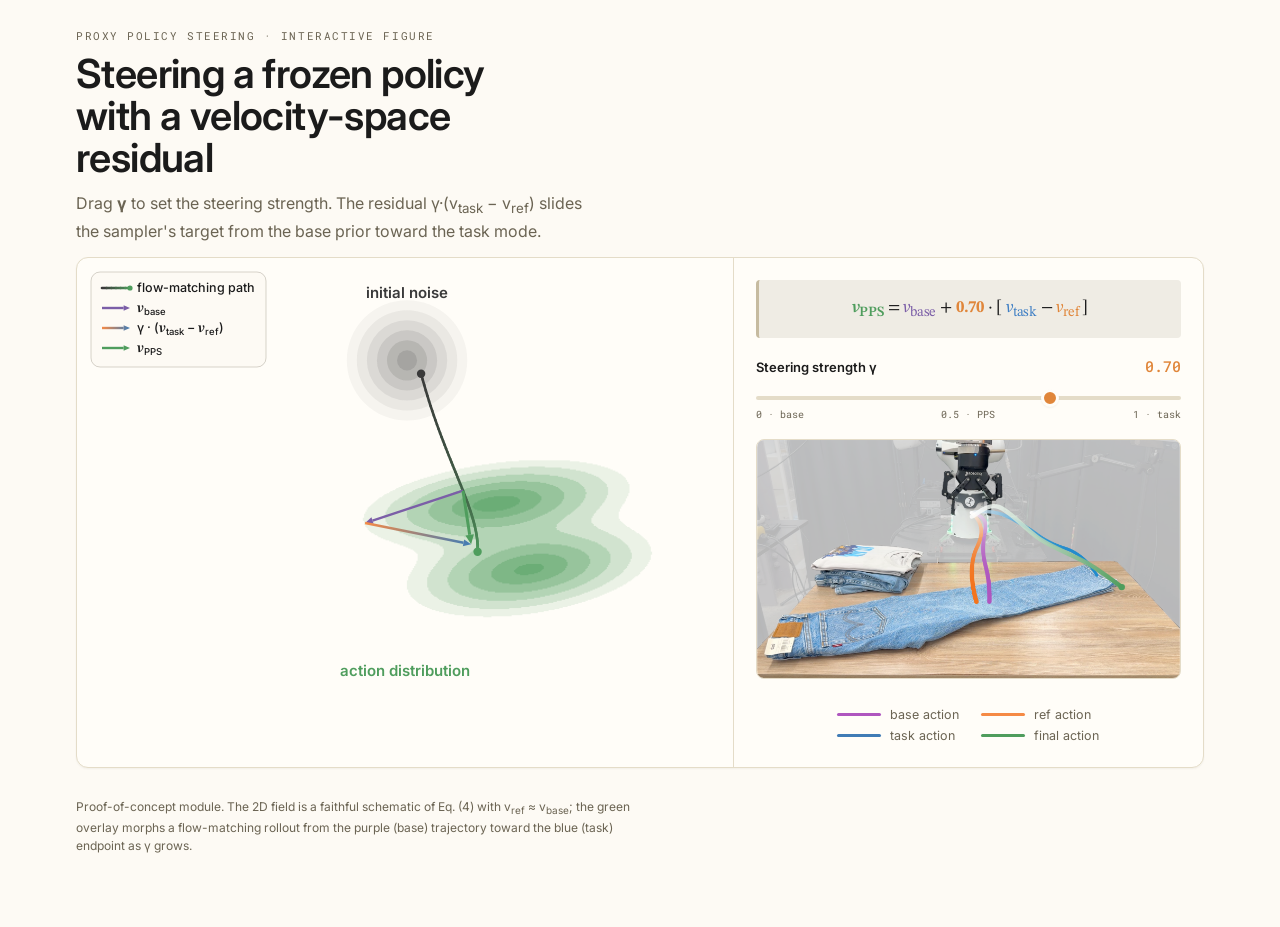
==== static/modules/method_new.html @ 5d4bd7d8 "Teaser overlay: middle end-point anchor moved from gamma=0.3 to gamma=0.6; legend swatches doubled t" ====
<!DOCTYPE html>
<html lang="en">
<head>
<meta charset="UTF-8" />
<meta name="viewport" content="width=device-width, initial-scale=1.0" />
<title>PPS Interactive Method Diagram</title>
<link rel="preconnect" href="https://fonts.googleapis.com" />
<link rel="preconnect" href="https://fonts.gstatic.com" crossorigin />
<link href="https://fonts.googleapis.com/css2?family=Inter:wght@400;500;600;700;800&family=Roboto+Mono:wght@400;500&family=STIX+Two+Text:ital,wght@0,400;0,700;1,400;1,700&display=swap" rel="stylesheet" />
<style>
  :root { --maxw: 1180px; }

  /* ===== Brand fonts (from the PPS site) ===== */
  body {
    --font-original: 'Inter', 'Helvetica Neue', Arial, sans-serif;
    --font-mono: 'Roboto Mono', ui-monospace, monospace;
    --font-math: 'STIX Two Text', 'Latin Modern Math', 'Cambria Math', Georgia, 'Times New Roman', serif;
  }

  /* ---------- Direction A : site / light (warm cream) ---------- */
  body[data-theme="a"] {
    --bg: #fdfaf4; --panel: #fffdf8; --ink: #1b1b1b; --sub: #6b6453;
    --line: #e4dcc8; --soft: #efece4; --accent: #3f7fc4; --resid: #e0863a;
    --eqborder: #c6bba0; --c-base: #7b5ea7; --c-pps: #4f9d5d; --good: #3f8f6a; --warn: #c08a3a; --bad: #bf5a45;
    --shadow: 0 1px 2px rgba(40,32,16,0.05);
  }
  /* Direction B (dark theme) and its selection toggle are commented out —
     the widget runs in Direction A only.
  body[data-theme="b"] {
    --bg: #1c1913; --panel: #241f18; --ink: #efe8d7; --sub: #a99e84;
    --line: #332e23; --soft: #262019; --accent: #5fa0e0; --resid: #e8a05a;
    --eqborder: #6b5f44; --c-base: #a98fd0; --c-pps: #6fc080; --good: #5cbf93; --warn: #e0b25a; --bad: #df7a63;
    --shadow: 0 4px 18px rgba(0,0,0,0.32);
  }
  */

  * { box-sizing: border-box; }
  html, body { margin: 0; }
  body {
    background: var(--bg); color: var(--ink); font-family: var(--font-original);
    -webkit-font-smoothing: antialiased; text-rendering: optimizeLegibility;
    transition: background .35s ease, color .35s ease;
  }
  .wrap { max-width: var(--maxw); margin: 0 auto; padding: 28px 26px 60px; }

  .top { display: flex; align-items: flex-start; justify-content: space-between; gap: 24px; flex-wrap: wrap; }
  .eyebrow { font-family: var(--font-mono); font-size: 11px; letter-spacing: .14em;
    text-transform: uppercase; color: var(--sub); margin: 0 0 10px; }
  h1 { font-weight: 600; letter-spacing: -0.015em; font-size: clamp(26px, 3.4vw, 40px);
    line-height: 1.05; margin: 0 0 12px; max-width: 16ch; }
  .lede { font-size: 16px; line-height: 1.5; color: var(--sub); margin: 0; max-width: 52ch; }

  .toggle { display: inline-flex; padding: 4px; background: var(--soft);
    border: 1px solid var(--line); border-radius: 999px; gap: 2px; }
  .toggle button { font-family: var(--font-original); font-size: 12.5px; font-weight: 600;
    color: var(--sub); background: transparent; border: 0; cursor: pointer;
    padding: 8px 15px; border-radius: 999px; transition: all .2s ease; white-space: nowrap; }
  .toggle button.on { background: var(--panel); color: var(--ink); box-shadow: var(--shadow); }
  .toggle .tlabel { display:block; font-size: 10px; font-weight: 500; opacity: .7; margin-top: 1px; }

  .module { margin-top: 14px; background: var(--panel); border: 1px solid var(--line);
    border-radius: 12px; box-shadow: var(--shadow); overflow: hidden; }
  .grid { display: grid; grid-template-columns: 1.4fr 1fr; }
  @media (max-width: 860px) { .grid { grid-template-columns: 1fr; } }

  .fieldwrap { position: relative; }
  /* Vertical divider — runs full height of the pane, flush against the
     module frame at both top and bottom (no gap). */
  .fieldwrap::after {
    content: '';
    position: absolute;
    top: 0;
    bottom: 0;
    right: 0;
    width: 1px;
    background: var(--line);
  }
  @media (max-width: 860px) {
    .fieldwrap { border-bottom: 1px solid var(--line); }
    .fieldwrap::after { display: none; }
  }
  #field { display: block; width: 100%; height: 460px; }
  @media (max-width: 860px) { #field { height: 380px; } }

  .side { padding: 22px 22px 24px; display: flex; flex-direction: column; gap: 18px; }
  .eq { font-family: var(--font-math); font-size: 17px; line-height: 1.6; text-align: center;
    white-space: nowrap; letter-spacing: -0.2px;
    background: var(--soft); border-left: 3px solid var(--eqborder); border-radius: 4px;
    padding: 14px 10px; color: var(--ink); }
  .eq i { font-style: italic; } .eq sub { font-style: normal; }
  .eq .pps { color: var(--c-pps); font-weight: 600; }
  .eq .b { color: var(--c-base); } .eq .t { color: var(--accent); } .eq .r { color: var(--resid); }
  .eq .g { color: var(--resid); font-weight: 700; font-style: normal; }

  .ctl-label { display: flex; justify-content: space-between; align-items: baseline; margin-bottom: 8px; }
  .ctl-label .k { font-size: 13px; font-weight: 600; }
  .ctl-label .v { font-family: var(--font-mono); font-size: 15px; color: var(--resid); font-weight: 500; }
  input[type=range] { -webkit-appearance: none; appearance: none; width: 100%; height: 4px;
    background: var(--line); border-radius: 99px; outline: none; margin: 6px 0 2px; }
  input[type=range]::-webkit-slider-thumb { -webkit-appearance: none; appearance: none;
    width: 18px; height: 18px; border-radius: 50%; background: var(--resid);
    border: 3px solid var(--panel); box-shadow: var(--shadow); cursor: pointer; }
  input[type=range]::-moz-range-thumb { width: 18px; height: 18px; border-radius: 50%;
    background: var(--resid); border: 3px solid var(--panel); cursor: pointer; }
  .ticks { display: flex; justify-content: space-between; font-family: var(--font-mono);
    font-size: 10px; color: var(--sub); margin-top: 4px; }

  /* Teaser image + animated green-trajectory overlay (replaces the
     success-rate-vs-γ plot in the right column). */
  .teaserwrap {
    position: relative;
    line-height: 0;
    background: var(--bg);
    border: 1px solid var(--line);
    border-radius: 8px;
    overflow: hidden;
  }
  .teaserwrap img {
    display: block;
    width: 100%;
    height: auto;
  }
  .teaserwrap canvas.teaser-overlay {
    position: absolute;
    inset: 0;
    width: 100%;
    height: 100%;
    pointer-events: none;
  }
  /* Legend below the teaser image — one row of four coloured line
     swatches labelling the base / ref / task / final action trajectories
     painted into the still. */
  .teaser-legend {
    display: grid;
    grid-template-columns: max-content max-content;   /* 2x2 layout */
    justify-content: center;
    column-gap: 22px;
    row-gap: 6px;
    margin-top: 10px;
    font-family: var(--font-original);
    font-size: 12.5px;
    color: var(--sub);
  }
  .teaser-legend .leg-item { display: inline-flex; align-items: center; gap: 9px; }
  .teaser-legend .leg-swatch {
    display: inline-block;
    width: 44px;          /* doubled from 22px so the colour reads at a glance */
    height: 3px;
    border-radius: 2px;
  }

  .foot { margin-top: 30px; font-size: 12px; color: var(--sub); line-height: 1.5; max-width: 70ch; }
  .foot code { font-family: var(--font-mono); font-size: 11px; background: var(--soft); padding: 1px 5px; border-radius: 4px; }

  html.pps-embedded, body.embed { background: transparent; }
  body.embed .wrap { padding: 0; max-width: none; }
  body.embed .eyebrow, body.embed h1, body.embed .lede, body.embed .foot { display: none; }
  body.embed .top { justify-content: flex-end; }
</style>
</head>
<body data-theme="a">
  <div class="wrap">
    <div class="top">
      <div>
        <p class="eyebrow">Proxy Policy Steering · interactive figure</p>
        <h1>Steering a frozen policy with a velocity-space residual</h1>
        <p class="lede">Drag <strong>γ</strong> to set the steering strength. The residual
          γ·(v<sub>task</sub>&nbsp;−&nbsp;v<sub>ref</sub>) slides the sampler's target from the base
          prior toward the task mode.</p>
      </div>
      <!-- Direction A/B selection toggle commented out — only Direction A is offered now.
      <div class="toggle" role="tablist" aria-label="Visual direction">
        <button id="ta" class="on" onclick="setDir('a')">Direction A<span class="tlabel">site / cream</span></button>
        <button id="tb" onclick="setDir('b')">Direction B<span class="tlabel">dark / warm</span></button>
      </div>
      -->
    </div>

    <div class="module">
      <div class="grid">
        <div class="fieldwrap">
          <canvas id="field"></canvas>
        </div>
        <div class="side">
          <div class="eq">
            <span class="pps"><i>v</i><sub>PPS</sub></span> = <span class="b"><i>v</i><sub>base</sub></span> +
            <span class="g" id="eqg">0.70</span> · [ <span class="t"><i>v</i><sub>task</sub></span> − <span class="r"><i>v</i><sub>ref</sub></span> ]
          </div>
          <div>
            <div class="ctl-label"><span class="k">Steering strength γ</span><span class="v" id="gval">0.70</span></div>
            <input id="gamma" type="range" min="0" max="1.0" step="0.01" value="0.7" />
            <div class="ticks"><span>0 · base</span><span>0.5 · PPS</span><span>1 · task</span></div>
          </div>
          <div class="teaserwrap">
            <img id="teaserBg" src="../images/teaser_1_3.png" alt="Robot demonstrating jeans-folding with three rollouts; a green PPS rollout is overlaid">
            <canvas class="teaser-overlay" id="teaserOverlay"></canvas>
          </div>
          <div class="teaser-legend" aria-label="Trajectory colours">
            <span class="leg-item"><span class="leg-swatch" style="background:#AF56BF"></span>base action</span>
            <span class="leg-item"><span class="leg-swatch" style="background:#F58A45"></span>ref action</span>
            <span class="leg-item"><span class="leg-swatch" style="background:#407CB6"></span>task action</span>
            <span class="leg-item"><span class="leg-swatch" style="background:#4f9d5d"></span>final action</span>
          </div>
        </div>
      </div>
    </div>

    <p class="foot">Proof-of-concept module. The 2D field is a faithful schematic of Eq. (4) with v<sub>ref</sub>&nbsp;≈&nbsp;v<sub>base</sub>; the green overlay morphs a flow-matching rollout from the purple (base) trajectory toward the blue (task) endpoint as γ grows.</p>
  </div>

  <script src="pps-embed.js"></script>
  <script src="pps-diagram_new.js"></script>
  <script>
    // The diagram class draws a "success vs γ" curve onto a curve canvas
    // we no longer display. Hand it a throwaway 1×1 offscreen canvas to
    // satisfy the constructor without touching the upstream class.
    var sinkCurve = document.createElement('canvas');
    sinkCurve.width = 1; sinkCurve.height = 1;

    var diag = new window.PPSDiagramNew({
      field: document.getElementById('field'),
      curve: sinkCurve
    });
    var gammaEl = document.getElementById('gamma');
    // Seed the diagram's γ from the slider's initial value so the first
    // render matches the displayed default (0.70) instead of the engine's
    // hard-coded fallback (0.50).
    diag.gamma = parseFloat(gammaEl.value);
    function fmt(g){ return g.toFixed(2); }

    /* ----- Teaser overlay --------------------------------------------
       Trajectory anchors expressed in the underlying image's pixel space
       (1280×855, cropped from the original 1600×900). Normalised to [0,1]
       on the fly so the canvas tracks the responsively-sized image.

       Start is fixed. Endpoint is specified at THREE values of γ
       (0, 0.3, 1) and quadratic-interpolated for any γ in between. */
    var TW = 1280, TH = 855;
    var T_START = { x: 650 / TW, y: 275 / TH };          // (row 275, col 650)
    var T_END_AT_0   = { x:  720 / TW, y: 616 / TH };    // γ = 0
    var T_END_AT_0_6 = { x: 1080 / TW, y: 538 / TH };    // γ = 0.6
    var T_END_AT_1   = { x: 1175 / TW, y: 500 / TH };    // γ = 1
    // Piecewise linear: γ ∈ [0, 0.6] lerps anchor_0 → anchor_0.6,
    // γ ∈ [0.6, 1] lerps anchor_0.6 → anchor_1. Hits all three points exactly.
    function endAt(g) {
      var t, p0, p1;
      if (g <= 0.6) { t = g / 0.6;          p0 = T_END_AT_0;   p1 = T_END_AT_0_6; }
      else          { t = (g - 0.6) / 0.4;  p0 = T_END_AT_0_6; p1 = T_END_AT_1;   }
      return { x: p0.x + (p1.x - p0.x) * t,
               y: p0.y + (p1.y - p0.y) * t };
    }
    // Three intermediate waypoints the trajectory should visit at γ=0:
    //   (row, col) = (308, 700), (421, 698), (529, 717)
    // Stored as (t, d) in the local frame of the start→end_γ0 line, where
    // t is the fractional projection onto the line and d is the signed
    // perpendicular offset (CW perp, in units of line length). At any γ
    // we reconstruct absolute positions by feeding the CURRENT start→end
    // line into the same parametrisation, so the trajectory stays curved
    // for every γ while passing exactly through the three given pixels
    // when γ = 0.
    var WAYPOINTS_TD = [
      { t: 0.1217, d: 0.1216 },
      { t: 0.4386, d: 0.0507 },
      { t: 0.7535, d: 0.0418 }
    ];
    function trajectoryPoints(sx, sy, ex, ey) {
      var lvx = ex - sx, lvy = ey - sy;
      var llen = Math.sqrt(lvx * lvx + lvy * lvy) || 1;
      var perpX = lvy / llen, perpY = -lvx / llen;       // CW perpendicular
      var pts = [{ x: sx, y: sy }];
      for (var i = 0; i < WAYPOINTS_TD.length; i++) {
        var wp = WAYPOINTS_TD[i];
        pts.push({
          x: sx + wp.t * lvx + wp.d * llen * perpX,
          y: sy + wp.t * lvy + wp.d * llen * perpY
        });
      }
      pts.push({ x: ex, y: ey });
      return pts;
    }
    // Catmull-Rom-derived cubic bezier path through `pts` (interpolating
    // spline — actually passes through every point, unlike a quadratic
    // smoothing of a polyline).
    function strokeCatmullRom(ctx, pts) {
      var n = pts.length;
      if (n < 2) return;
      ctx.moveTo(pts[0].x, pts[0].y);
      for (var i = 0; i < n - 1; i++) {
        var p0 = pts[i - 1] || pts[i];
        var p1 = pts[i];
        var p2 = pts[i + 1];
        var p3 = pts[i + 2] || pts[i + 1];
        ctx.bezierCurveTo(
          p1.x + (p2.x - p0.x) / 6, p1.y + (p2.y - p0.y) / 6,
          p2.x - (p3.x - p1.x) / 6, p2.y - (p3.y - p1.y) / 6,
          p2.x, p2.y
        );
      }
    }

    var teaserBg  = document.getElementById('teaserBg');
    var teaserCv  = document.getElementById('teaserOverlay');
    var teaserCtx = teaserCv.getContext('2d');

    function sizeTeaserCanvas() {
      var dpr = window.devicePixelRatio || 1;
      var r = teaserCv.getBoundingClientRect();
      teaserCv.width  = Math.max(1, Math.round(r.width  * dpr));
      teaserCv.height = Math.max(1, Math.round(r.height * dpr));
    }
    function lerp(a, b, t) { return a + (b - a) * t; }

    function drawTeaser(g) {
      var dpr = window.devicePixelRatio || 1;
      var w = teaserCv.width, h = teaserCv.height;
      teaserCtx.setTransform(1, 0, 0, 1, 0, 0);
      teaserCtx.clearRect(0, 0, w, h);

      var sx = T_START.x * w, sy = T_START.y * h;
      var end = endAt(g);
      var ex = end.x * w, ey = end.y * h;

      teaserCtx.lineCap = 'round';
      teaserCtx.lineJoin = 'round';

      // Curved trajectory: Catmull-Rom spline through start, three γ=0
      // waypoints (reparametrised to the current start→end line), and end.
      // White→green gradient stroke (20 %→0 % transparency). No dark
      // outline behind the stroke and no outline around the end dot —
      // line width and dot radius doubled from the previous values.
      var pts = trajectoryPoints(sx, sy, ex, ey);
      var strokeGrad = teaserCtx.createLinearGradient(sx, sy, ex, ey);
      strokeGrad.addColorStop(0, 'rgba(255, 255, 255, 0.80)');
      strokeGrad.addColorStop(1, 'rgba( 79, 157,  93, 1.00)');

      teaserCtx.beginPath();
      strokeCatmullRom(teaserCtx, pts);
      teaserCtx.lineWidth = 4.4 * dpr;
      teaserCtx.strokeStyle = strokeGrad;
      teaserCtx.stroke();

      teaserCtx.beginPath();
      teaserCtx.arc(ex, ey, 3.2 * dpr, 0, Math.PI * 2);
      teaserCtx.fillStyle = '#4f9d5d';
      teaserCtx.fill();
    }

    function syncTeaser() {
      drawTeaser(parseFloat(gammaEl.value));
    }
    if (teaserBg.complete) { sizeTeaserCanvas(); syncTeaser(); }
    else teaserBg.addEventListener('load', function () { sizeTeaserCanvas(); syncTeaser(); });
    window.addEventListener('resize', function () { sizeTeaserCanvas(); syncTeaser(); });

    /* ----- Slider drives BOTH the diagram and the teaser overlay ----- */
    gammaEl.addEventListener('input', function () {
      var g = parseFloat(this.value);
      diag.gamma = g;
      document.getElementById('gval').textContent = fmt(g);
      document.getElementById('eqg').textContent = fmt(g);
      syncTeaser();
    });

    function setDir(d) {
      document.body.setAttribute('data-theme', d); diag.theme = d;
      document.getElementById('ta').classList.toggle('on', d==='a');
      document.getElementById('tb').classList.toggle('on', d==='b');
    }
  </script>
</body>
</html>
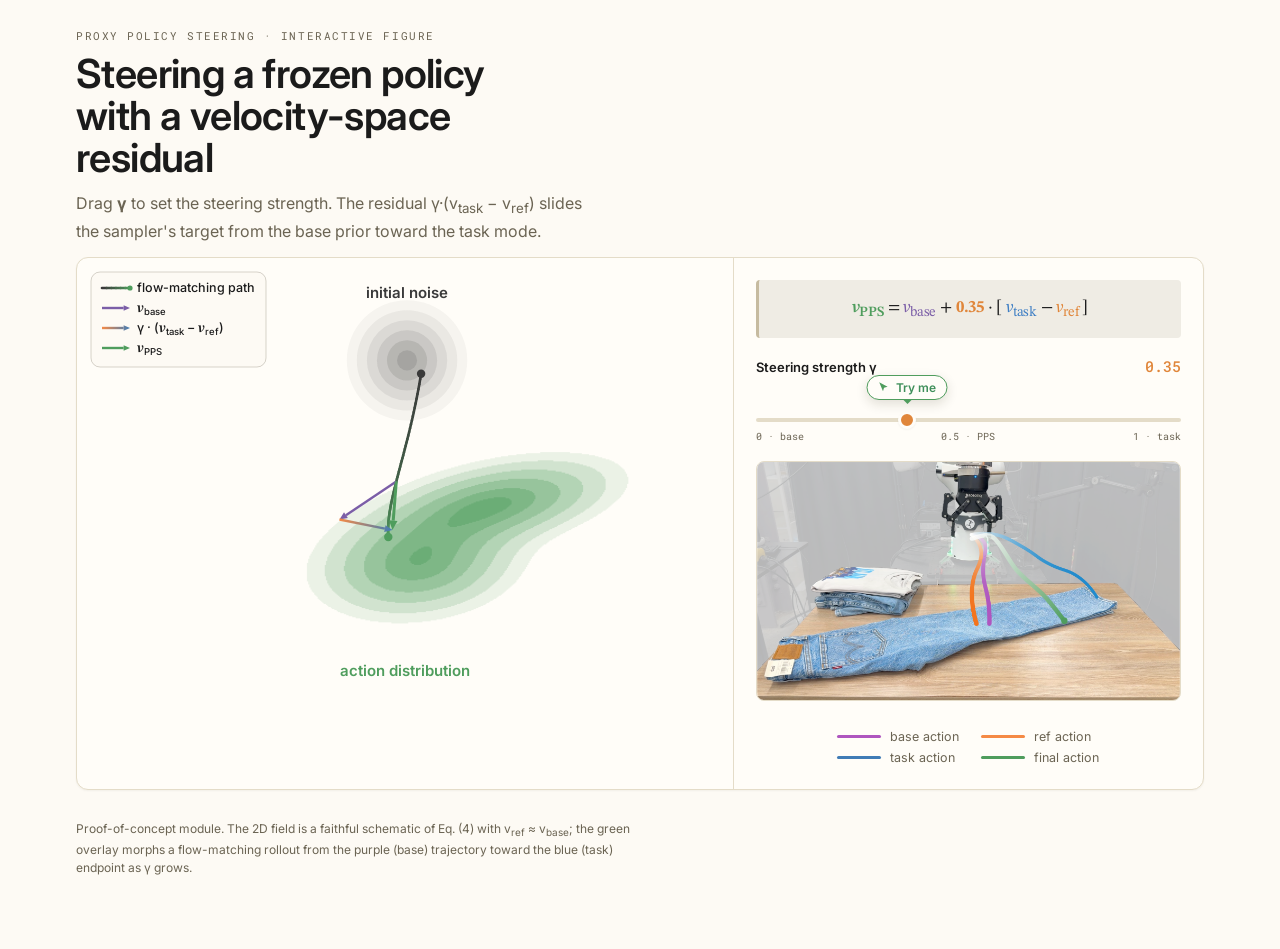
==== commit f2260d3c: "Add method-section Try-me hints + Effective Steering task nav - index.html: bobbing 'Try me' pill + " ====
--- a/static/modules/method_new.html
+++ b/static/modules/method_new.html
@@ -104,6 +104,19 @@
     background: var(--resid); border: 3px solid var(--panel); cursor: pointer; }
   .ticks { display: flex; justify-content: space-between; font-family: var(--font-mono);
     font-size: 10px; color: var(--sub); margin-top: 4px; }
+
+  /* γ slider "Try me" hint */
+  .gamma-wrap { position: relative; margin-top: 30px; }
+  .gamma-hint { position:absolute; bottom:26px; z-index:6; transform:translateX(-50%);
+    display:inline-flex; align-items:center; gap:6px; padding:5px 11px 5px 9px; border-radius:999px;
+    white-space:nowrap; pointer-events:none; font:600 12px/1 var(--font-original);
+    background:#fffdf8; color:#3f8f5a; border:1.5px solid #4f9d5d; box-shadow:0 4px 12px rgba(40,32,16,.14); opacity:0; }
+  .gamma-hint .gh-cursor { width:13px; height:13px; flex:0 0 auto; color:#4f9d5d; }
+  .gamma-hint::after { content:''; position:absolute; top:100%; left:50%; margin-left:-5px; border:5px solid transparent; border-top-color:#4f9d5d; }
+  .gamma-hint.show { opacity:1; }
+  @keyframes gh-bob { 0%,100%{ transform:translateX(calc(-50% - 5px)); } 50%{ transform:translateX(calc(-50% + 5px)); } }
+  .gamma-hint.show.gh-bob { animation: gh-bob 1.5s ease-in-out infinite; }
+  @media (prefers-reduced-motion: reduce) { .gamma-hint.gh-bob { animation:none; } }
 
   /* Teaser image + animated green-trajectory overlay (replaces the
      success-rate-vs-γ plot in the right column). */
@@ -361,6 +374,26 @@
       syncTeaser();
     });
 
+    /* γ slider "Try me" hint: bobbing pill on the thumb + one auto-wiggle */
+    (function () {
+      var wrap = document.createElement('div'); wrap.className = 'gamma-wrap';
+      gammaEl.parentNode.insertBefore(wrap, gammaEl); wrap.appendChild(gammaEl);
+      var pill = document.createElement('div'); pill.className = 'gamma-hint';
+      pill.innerHTML = '<svg class="gh-cursor" viewBox="0 0 24 24" fill="currentColor" aria-hidden="true"><path d="M5 2.5l15.5 8.2-6.6 1.6-1.9 6.6z"/></svg><span>' + ('ontouchstart' in window ? 'Drag me' : 'Try me') + '</span>';
+      wrap.appendChild(pill);
+      var RM = window.matchMedia('(prefers-reduced-motion: reduce)').matches, dismissed = false, wiggled = false;
+      function place(){ var lo=parseFloat(gammaEl.min),hi=parseFloat(gammaEl.max),v=parseFloat(gammaEl.value),f=(v-lo)/(hi-lo),w=gammaEl.clientWidth,t=18; pill.style.left=(t/2+f*(w-t))+'px'; }
+      function show(){ place(); pill.classList.add('show'); if(!RM) pill.classList.add('gh-bob'); }
+      function dismiss(){ if(dismissed)return; dismissed=true; pill.classList.remove('show','gh-bob'); }
+      gammaEl.addEventListener('input', place); window.addEventListener('resize', place);
+      ['pointerdown','touchstart','keydown'].forEach(function(e){ gammaEl.addEventListener(e, dismiss); });
+      function applyG(g){ gammaEl.value=g.toFixed(2); gammaEl.dispatchEvent(new Event('input')); }
+      function tween(a,b,d,done){ var t0=null; function s(ts){ if(dismissed)return; if(t0===null)t0=ts; var k=Math.min(1,(ts-t0)/d); var e=k<.5?2*k*k:1-Math.pow(-2*k+2,2)/2; applyG(a+(b-a)*e); if(k<1)requestAnimationFrame(s); else if(done)done(); } requestAnimationFrame(s); }
+      function wiggle(){ if(wiggled||dismissed||RM)return; wiggled=true; var st=parseFloat(gammaEl.value); tween(st,0.35,820,function(){ tween(0.35,st,820); }); }
+      var begun=false; function begin(){ if(begun)return; begun=true; show(); setTimeout(wiggle,750); }
+      if(document.readyState==='complete') setTimeout(begin,150); else window.addEventListener('load', function(){ setTimeout(begin,150); });
+    })();
+
     function setDir(d) {
       document.body.setAttribute('data-theme', d); diag.theme = d;
       document.getElementById('ta').classList.toggle('on', d==='a');
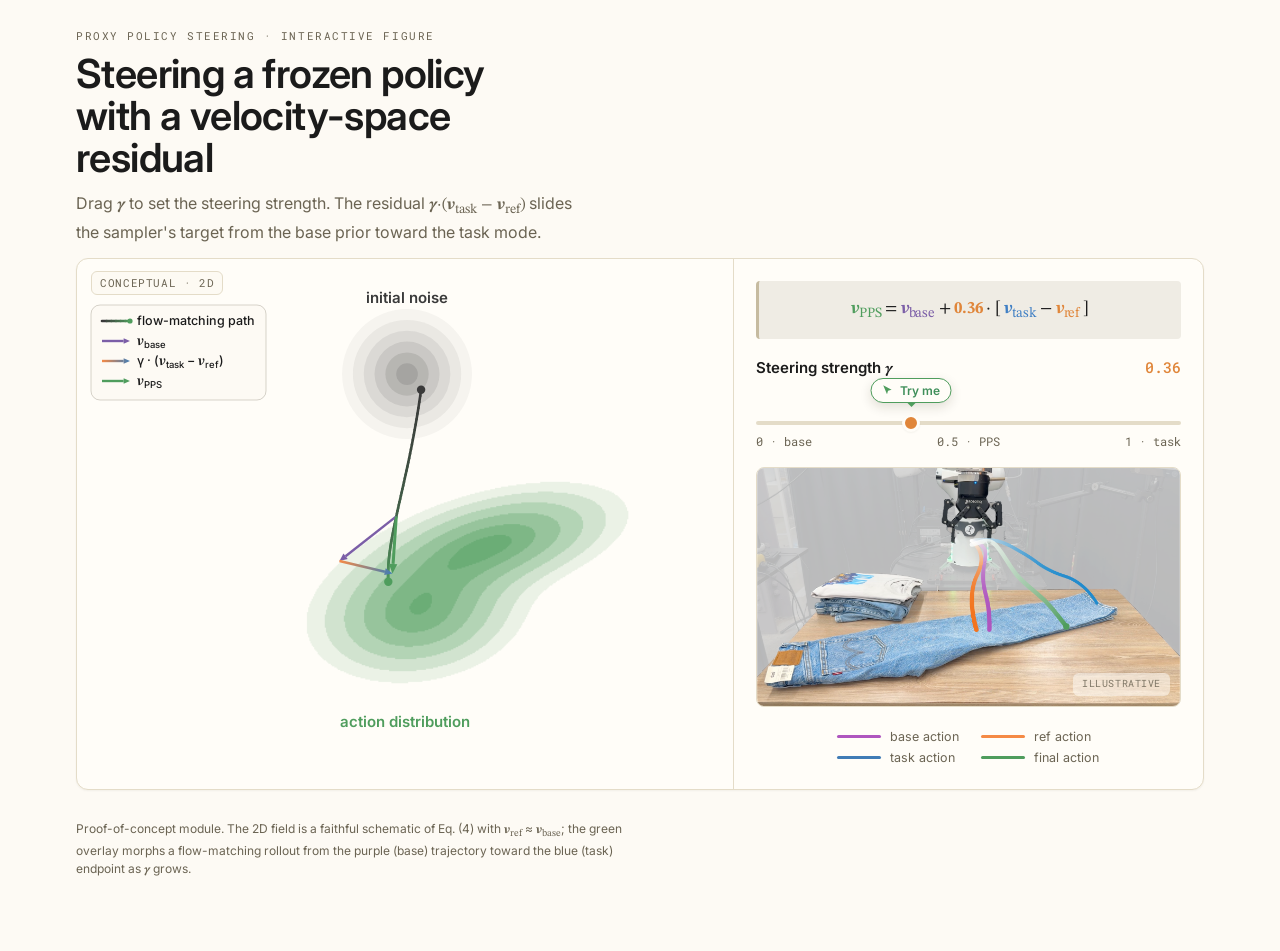
==== commit ecaff952: "Method plot: serif math fonts, conceptual/illustrative tags, sizing, layout - method_new.html: serif" ====
--- a/static/modules/method_new.html
+++ b/static/modules/method_new.html
@@ -63,7 +63,7 @@
   .grid { display: grid; grid-template-columns: 1.4fr 1fr; }
   @media (max-width: 860px) { .grid { grid-template-columns: 1fr; } }
 
-  .fieldwrap { position: relative; }
+  .fieldwrap { position: relative; display: flex; flex-direction: column; }
   /* Vertical divider — runs full height of the pane, flush against the
      module frame at both top and bottom (no gap). */
   .fieldwrap::after {
@@ -79,21 +79,26 @@
     .fieldwrap { border-bottom: 1px solid var(--line); }
     .fieldwrap::after { display: none; }
   }
-  #field { display: block; width: 100%; height: 460px; }
-  @media (max-width: 860px) { #field { height: 380px; } }
+  #field { display: block; width: 100%; flex: 1 1 auto; min-height: 340px; }
+  @media (max-width: 860px) { #field { flex: none; height: 340px; } }
 
   .side { padding: 22px 22px 24px; display: flex; flex-direction: column; gap: 18px; }
   .eq { font-family: var(--font-math); font-size: 17px; line-height: 1.6; text-align: center;
     white-space: nowrap; letter-spacing: -0.2px;
     background: var(--soft); border-left: 3px solid var(--eqborder); border-radius: 4px;
     padding: 14px 10px; color: var(--ink); }
-  .eq i { font-style: italic; } .eq sub { font-style: normal; }
+  .eq i { font-style: italic; font-weight: 700; } .eq sub { font-style: normal; font-weight: 400; }
+  /* inline math: same serif math face as the equation, used in the lede and
+     footnote so variable notation is consistent across the whole section */
+  .m { font-family: var(--font-math); }
+  .m i { font-style: italic; font-weight: 700; }
+  .m sub { font-style: normal; font-weight: 400; font-family: var(--font-math); }
   .eq .pps { color: var(--c-pps); font-weight: 600; }
   .eq .b { color: var(--c-base); } .eq .t { color: var(--accent); } .eq .r { color: var(--resid); }
   .eq .g { color: var(--resid); font-weight: 700; font-style: normal; }
 
   .ctl-label { display: flex; justify-content: space-between; align-items: baseline; margin-bottom: 8px; }
-  .ctl-label .k { font-size: 13px; font-weight: 600; }
+  .ctl-label .k { font-size: 15px; font-weight: 600; }
   .ctl-label .v { font-family: var(--font-mono); font-size: 15px; color: var(--resid); font-weight: 500; }
   input[type=range] { -webkit-appearance: none; appearance: none; width: 100%; height: 4px;
     background: var(--line); border-radius: 99px; outline: none; margin: 6px 0 2px; }
@@ -103,7 +108,7 @@
   input[type=range]::-moz-range-thumb { width: 18px; height: 18px; border-radius: 50%;
     background: var(--resid); border: 3px solid var(--panel); cursor: pointer; }
   .ticks { display: flex; justify-content: space-between; font-family: var(--font-mono);
-    font-size: 10px; color: var(--sub); margin-top: 4px; }
+    font-size: 12px; color: var(--sub); margin-top: 4px; }
 
   /* γ slider "Try me" hint */
   .gamma-wrap { position: relative; margin-top: 30px; }
@@ -149,7 +154,7 @@
     justify-content: center;
     column-gap: 22px;
     row-gap: 6px;
-    margin-top: 10px;
+    margin-top: 4px;
     font-family: var(--font-original);
     font-size: 12.5px;
     color: var(--sub);
@@ -164,6 +169,17 @@
 
   .foot { margin-top: 30px; font-size: 12px; color: var(--sub); line-height: 1.5; max-width: 70ch; }
   .foot code { font-family: var(--font-mono); font-size: 11px; background: var(--soft); padding: 1px 5px; border-radius: 4px; }
+
+  /* small status tags marking each panel as conceptual / illustrative */
+  .cnote { position: absolute; z-index: 5; font-family: var(--font-mono); font-size: 10.5px;
+    letter-spacing: .06em; text-transform: uppercase; white-space: nowrap;
+    line-height: 1.35; border-radius: 6px; }
+  .fieldwrap .cnote { top: 12px; left: 14px; padding: 4px 8px; }
+  /* kept subtle so it doesn't pull the eye away from the rollout */
+  .teaserwrap .cnote { bottom: 10px; right: 10px; padding: 4px 8px;
+    background: rgba(253,250,244,0.55); border-color: transparent; color: rgba(107,100,83,0.85);
+    font-size: 9.5px; }
+  .cnote { color: var(--sub); background: rgba(253,250,244,0.92); border: 1px solid var(--line); }
 
   html.pps-embedded, body.embed { background: transparent; }
   body.embed .wrap { padding: 0; max-width: none; }
@@ -177,8 +193,8 @@
       <div>
         <p class="eyebrow">Proxy Policy Steering · interactive figure</p>
         <h1>Steering a frozen policy with a velocity-space residual</h1>
-        <p class="lede">Drag <strong>γ</strong> to set the steering strength. The residual
-          γ·(v<sub>task</sub>&nbsp;−&nbsp;v<sub>ref</sub>) slides the sampler's target from the base
+        <p class="lede">Drag <strong><span class="m"><i>γ</i></span></strong> to set the steering strength. The residual
+          <span class="m"><i>γ</i>·(<i>v</i><sub>task</sub>&nbsp;−&nbsp;<i>v</i><sub>ref</sub>)</span> slides the sampler's target from the base
           prior toward the task mode.</p>
       </div>
       <!-- Direction A/B selection toggle commented out — only Direction A is offered now.
@@ -192,6 +208,7 @@
     <div class="module">
       <div class="grid">
         <div class="fieldwrap">
+          <span class="cnote">Conceptual · 2D</span>
           <canvas id="field"></canvas>
         </div>
         <div class="side">
@@ -200,13 +217,14 @@
             <span class="g" id="eqg">0.70</span> · [ <span class="t"><i>v</i><sub>task</sub></span> − <span class="r"><i>v</i><sub>ref</sub></span> ]
           </div>
           <div>
-            <div class="ctl-label"><span class="k">Steering strength γ</span><span class="v" id="gval">0.70</span></div>
+            <div class="ctl-label"><span class="k">Steering strength <span class="m"><i>γ</i></span></span><span class="v" id="gval">0.70</span></div>
             <input id="gamma" type="range" min="0" max="1.0" step="0.01" value="0.7" />
             <div class="ticks"><span>0 · base</span><span>0.5 · PPS</span><span>1 · task</span></div>
           </div>
           <div class="teaserwrap">
             <img id="teaserBg" src="../images/teaser_1_3.png" alt="Robot demonstrating jeans-folding with three rollouts; a green PPS rollout is overlaid">
             <canvas class="teaser-overlay" id="teaserOverlay"></canvas>
+            <span class="cnote">Illustrative</span>
           </div>
           <div class="teaser-legend" aria-label="Trajectory colours">
             <span class="leg-item"><span class="leg-swatch" style="background:#AF56BF"></span>base action</span>
@@ -218,7 +236,7 @@
       </div>
     </div>
 
-    <p class="foot">Proof-of-concept module. The 2D field is a faithful schematic of Eq. (4) with v<sub>ref</sub>&nbsp;≈&nbsp;v<sub>base</sub>; the green overlay morphs a flow-matching rollout from the purple (base) trajectory toward the blue (task) endpoint as γ grows.</p>
+    <p class="foot">Proof-of-concept module. The 2D field is a faithful schematic of Eq. (4) with <span class="m"><i>v</i><sub>ref</sub></span>&nbsp;≈&nbsp;<span class="m"><i>v</i><sub>base</sub></span>; the green overlay morphs a flow-matching rollout from the purple (base) trajectory toward the blue (task) endpoint as <span class="m"><i>γ</i></span> grows.</p>
   </div>
 
   <script src="pps-embed.js"></script>
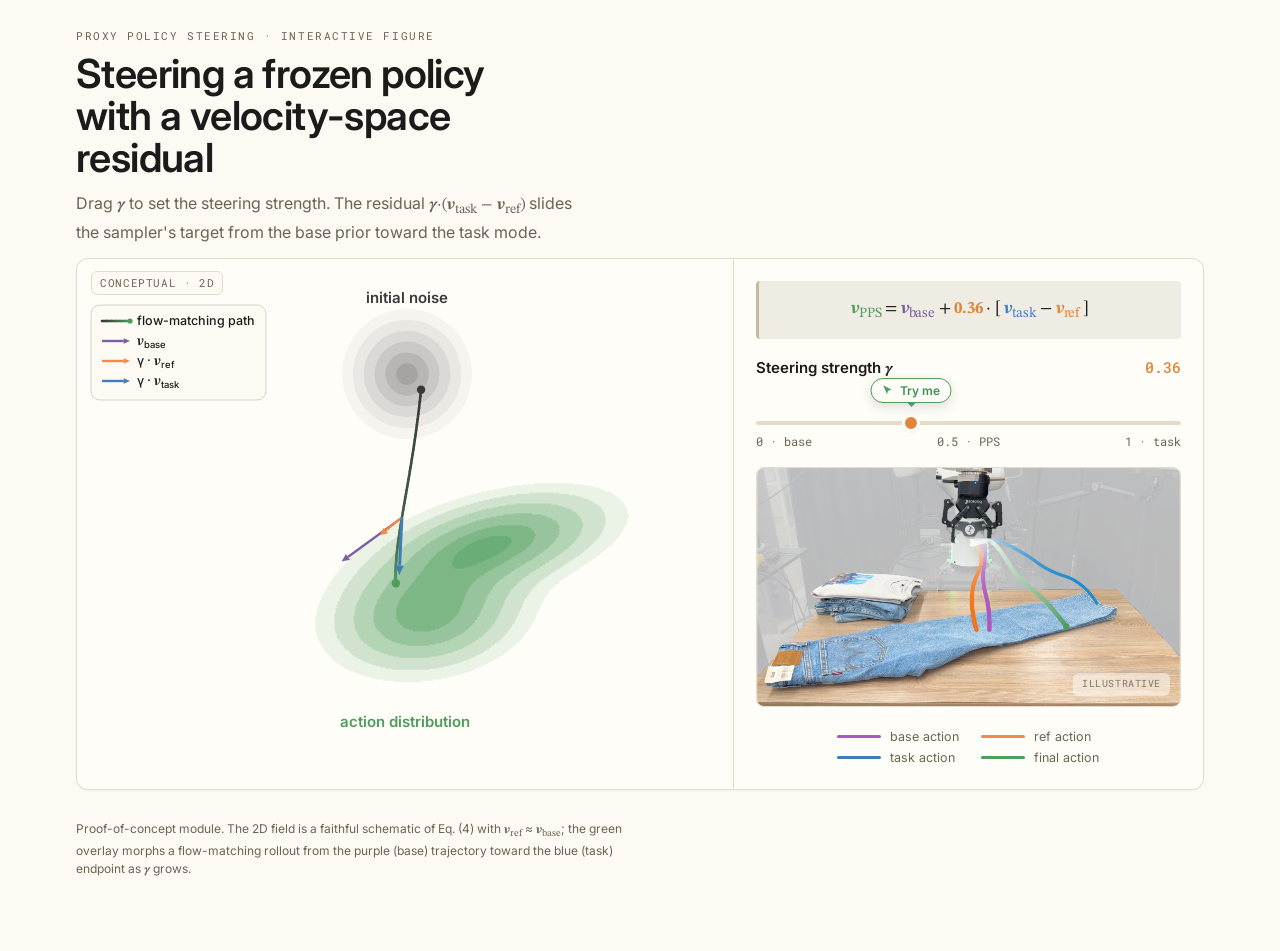
==== commit 34a95cc5: "Try the steering yourself widget: relabel task arrow legend to 'gamma * v_task' (arrow direction unc" ====
--- a/static/modules/method_new.html
+++ b/static/modules/method_new.html
@@ -240,7 +240,7 @@
   </div>
 
   <script src="pps-embed.js"></script>
-  <script src="pps-diagram_new.js"></script>
+  <script src="pps-diagram_new.js?v=3"></script>
   <script>
     // The diagram class draws a "success vs γ" curve onto a curve canvas
     // we no longer display. Hand it a throwaway 1×1 offscreen canvas to
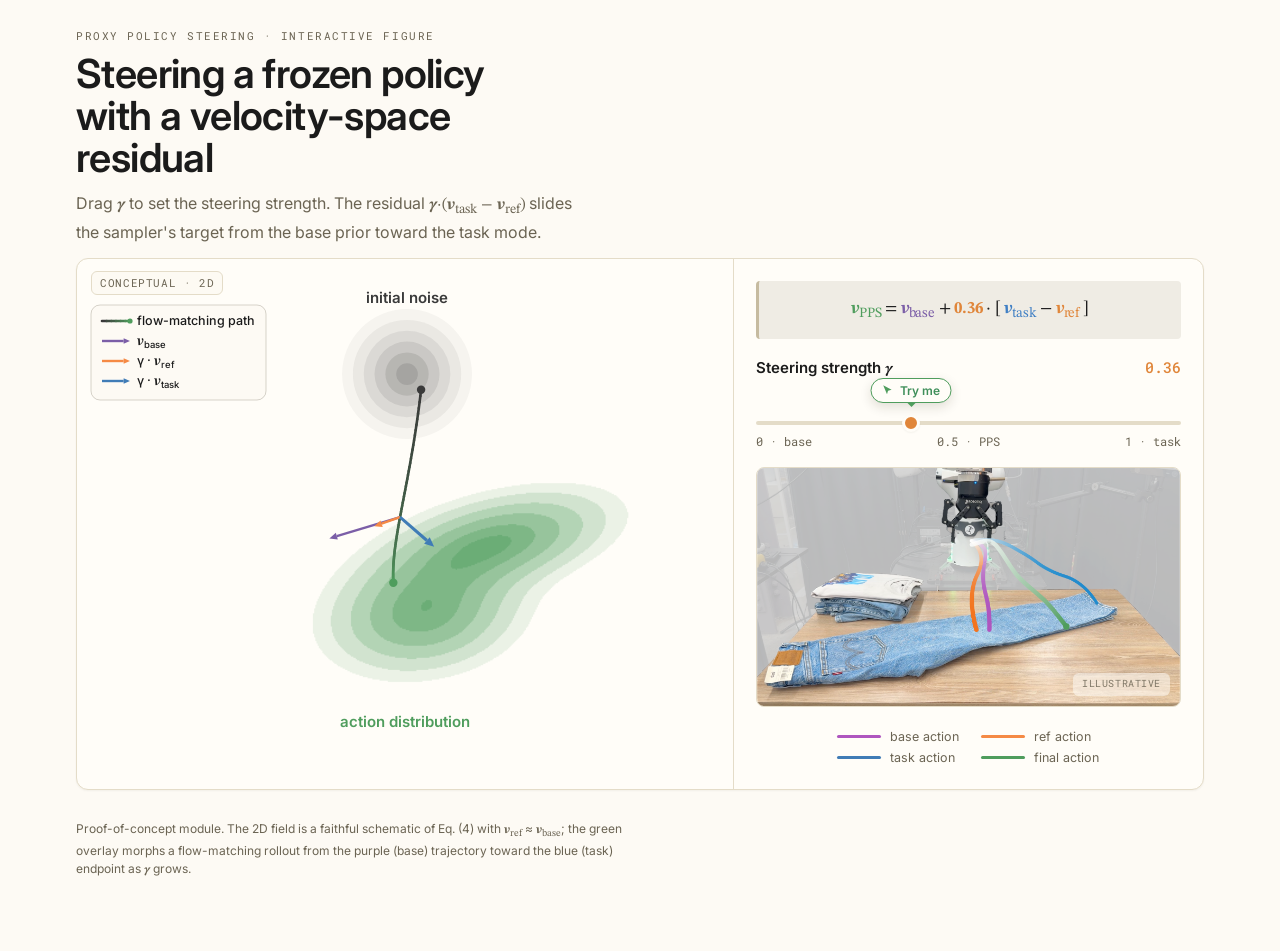
==== commit 52db5a5c: "Try the steering yourself widget: add 8deg extra clockwise tilt to base/ref at gamma=0 that fades li" ====
--- a/static/modules/method_new.html
+++ b/static/modules/method_new.html
@@ -240,7 +240,7 @@
   </div>
 
   <script src="pps-embed.js"></script>
-  <script src="pps-diagram_new.js?v=3"></script>
+  <script src="pps-diagram_new.js?v=5"></script>
   <script>
     // The diagram class draws a "success vs γ" curve onto a curve canvas
     // we no longer display. Hand it a throwaway 1×1 offscreen canvas to
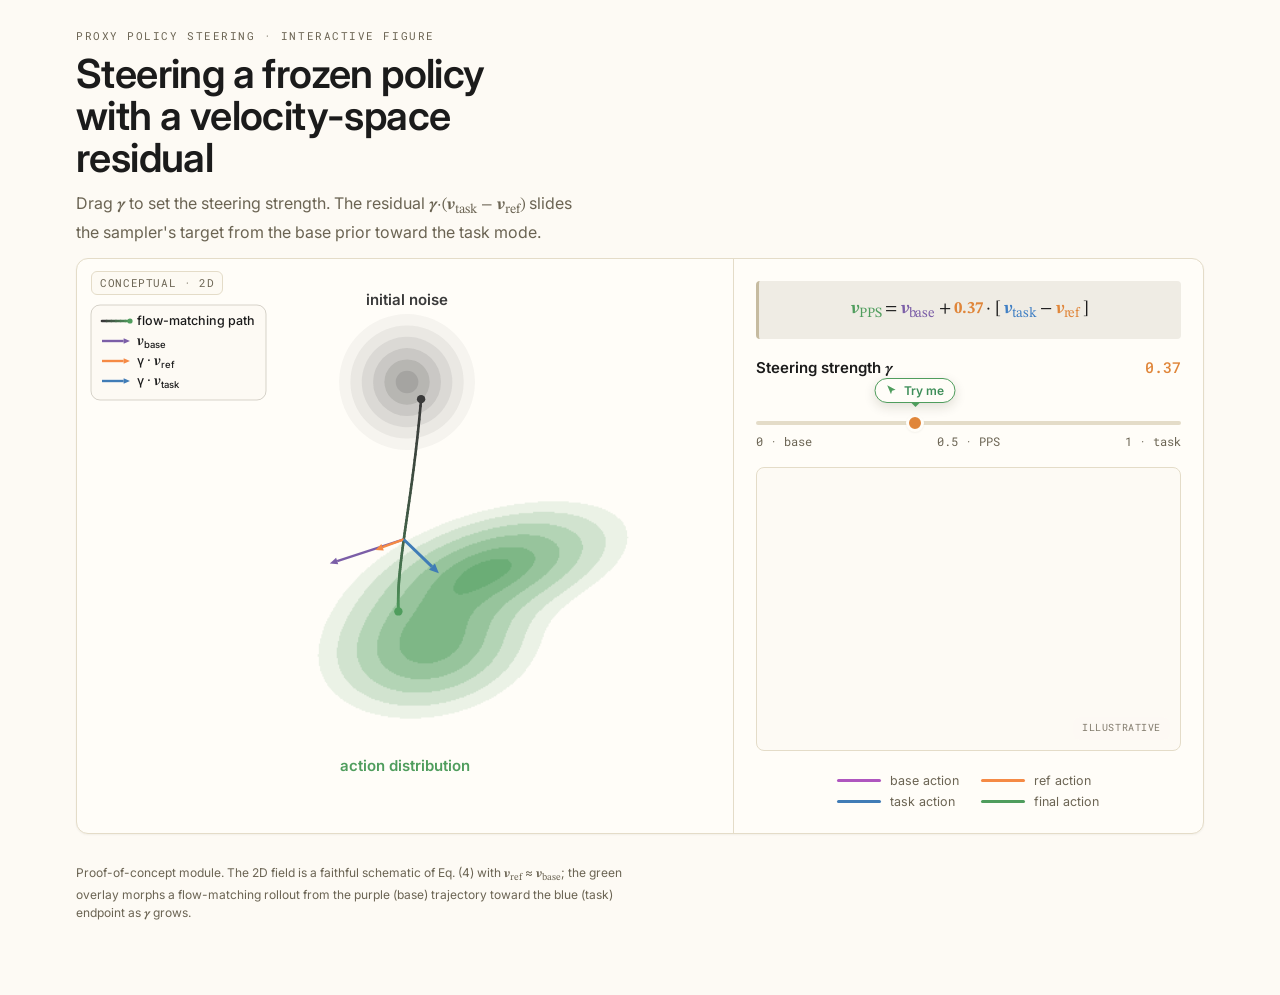
==== commit 930764cf: "Try the steering yourself widget: lock .teaserwrap to the original jeans image aspect ratio (1280/85" ====
--- a/static/modules/method_new.html
+++ b/static/modules/method_new.html
@@ -123,8 +123,12 @@
   .gamma-hint.show.gh-bob { animation: gh-bob 1.5s ease-in-out infinite; }
   @media (prefers-reduced-motion: reduce) { .gamma-hint.gh-bob { animation:none; } }
 
-  /* Teaser image + animated green-trajectory overlay (replaces the
-     success-rate-vs-γ plot in the right column). */
+  /* Teaser rollout video (replaces the static jeans image that used to
+     live here — see the JS block that swaps src as γ changes). The wrap
+     keeps the ORIGINAL image's aspect ratio (1280 / 855 ≈ 1.498) so the
+     displayed dimensions match what the still teaser used; the 4 : 3
+     video fills via object-fit: cover, cropping a small slice off the
+     top and bottom to fit the wider frame. */
   .teaserwrap {
     position: relative;
     line-height: 0;
@@ -132,6 +136,13 @@
     border: 1px solid var(--line);
     border-radius: 8px;
     overflow: hidden;
+    aspect-ratio: 1280 / 855;
+  }
+  .teaserwrap video {
+    display: block;
+    width: 100%;
+    height: 100%;
+    object-fit: cover;
   }
   .teaserwrap img {
     display: block;
@@ -222,8 +233,9 @@
             <div class="ticks"><span>0 · base</span><span>0.5 · PPS</span><span>1 · task</span></div>
           </div>
           <div class="teaserwrap">
-            <img id="teaserBg" src="../images/teaser_1_3.png" alt="Robot demonstrating jeans-folding with three rollouts; a green PPS rollout is overlaid">
-            <canvas class="teaser-overlay" id="teaserOverlay"></canvas>
+            <video id="teaserVideo" autoplay muted loop playsinline preload="auto"
+                   src="../steering_strength/2_0.7.mp4"
+                   aria-label="Rollout at the current steering strength"></video>
             <span class="cnote">Illustrative</span>
           </div>
           <div class="teaser-legend" aria-label="Trajectory colours">
@@ -259,129 +271,31 @@
     diag.gamma = parseFloat(gammaEl.value);
     function fmt(g){ return g.toFixed(2); }
 
-    /* ----- Teaser overlay --------------------------------------------
-       Trajectory anchors expressed in the underlying image's pixel space
-       (1280×855, cropped from the original 1600×900). Normalised to [0,1]
-       on the fly so the canvas tracks the responsively-sized image.
-
-       Start is fixed. Endpoint is specified at THREE values of γ
-       (0, 0.3, 1) and quadratic-interpolated for any γ in between. */
-    var TW = 1280, TH = 855;
-    var T_START = { x: 650 / TW, y: 275 / TH };          // (row 275, col 650)
-    var T_END_AT_0   = { x:  720 / TW, y: 616 / TH };    // γ = 0
-    var T_END_AT_0_6 = { x: 1080 / TW, y: 538 / TH };    // γ = 0.6
-    var T_END_AT_1   = { x: 1175 / TW, y: 500 / TH };    // γ = 1
-    // Piecewise linear: γ ∈ [0, 0.6] lerps anchor_0 → anchor_0.6,
-    // γ ∈ [0.6, 1] lerps anchor_0.6 → anchor_1. Hits all three points exactly.
-    function endAt(g) {
-      var t, p0, p1;
-      if (g <= 0.6) { t = g / 0.6;          p0 = T_END_AT_0;   p1 = T_END_AT_0_6; }
-      else          { t = (g - 0.6) / 0.4;  p0 = T_END_AT_0_6; p1 = T_END_AT_1;   }
-      return { x: p0.x + (p1.x - p0.x) * t,
-               y: p0.y + (p1.y - p0.y) * t };
+    /* ----- Teaser rollout video -------------------------------------
+       Eleven pre-rendered rollout clips live in ../steering_strength/
+       at γ = 0.0, 0.1, …, 1.0 (file names 2_<gamma>.mp4). The slider
+       snaps to the nearest 0.1 and we swap the <video> src so the
+       displayed rollout matches the steering strength. Cropped to
+       768×576 (left/right 20 %, top/bottom 10 %) ahead of time so the
+       robot fills the frame. */
+    var teaserVideoEl = document.getElementById('teaserVideo');
+    var teaserVideoIdx = 7;  // default src is 2_0.7.mp4 in the markup
+    function syncTeaser() {
+      var g = parseFloat(gammaEl.value);
+      var idx = Math.round(g * 10);
+      if (idx < 0) idx = 0; else if (idx > 10) idx = 10;
+      if (idx === teaserVideoIdx) return;
+      teaserVideoIdx = idx;
+      var label = (idx === 10) ? '1.0' : ('0.' + idx);
+      teaserVideoEl.src = '../steering_strength/2_' + label + '.mp4';
+      var pr = teaserVideoEl.play();
+      if (pr && pr.catch) pr.catch(function () {});
     }
-    // Three intermediate waypoints the trajectory should visit at γ=0:
-    //   (row, col) = (308, 700), (421, 698), (529, 717)
-    // Stored as (t, d) in the local frame of the start→end_γ0 line, where
-    // t is the fractional projection onto the line and d is the signed
-    // perpendicular offset (CW perp, in units of line length). At any γ
-    // we reconstruct absolute positions by feeding the CURRENT start→end
-    // line into the same parametrisation, so the trajectory stays curved
-    // for every γ while passing exactly through the three given pixels
-    // when γ = 0.
-    var WAYPOINTS_TD = [
-      { t: 0.1217, d: 0.1216 },
-      { t: 0.4386, d: 0.0507 },
-      { t: 0.7535, d: 0.0418 }
-    ];
-    function trajectoryPoints(sx, sy, ex, ey) {
-      var lvx = ex - sx, lvy = ey - sy;
-      var llen = Math.sqrt(lvx * lvx + lvy * lvy) || 1;
-      var perpX = lvy / llen, perpY = -lvx / llen;       // CW perpendicular
-      var pts = [{ x: sx, y: sy }];
-      for (var i = 0; i < WAYPOINTS_TD.length; i++) {
-        var wp = WAYPOINTS_TD[i];
-        pts.push({
-          x: sx + wp.t * lvx + wp.d * llen * perpX,
-          y: sy + wp.t * lvy + wp.d * llen * perpY
-        });
-      }
-      pts.push({ x: ex, y: ey });
-      return pts;
-    }
-    // Catmull-Rom-derived cubic bezier path through `pts` (interpolating
-    // spline — actually passes through every point, unlike a quadratic
-    // smoothing of a polyline).
-    function strokeCatmullRom(ctx, pts) {
-      var n = pts.length;
-      if (n < 2) return;
-      ctx.moveTo(pts[0].x, pts[0].y);
-      for (var i = 0; i < n - 1; i++) {
-        var p0 = pts[i - 1] || pts[i];
-        var p1 = pts[i];
-        var p2 = pts[i + 1];
-        var p3 = pts[i + 2] || pts[i + 1];
-        ctx.bezierCurveTo(
-          p1.x + (p2.x - p0.x) / 6, p1.y + (p2.y - p0.y) / 6,
-          p2.x - (p3.x - p1.x) / 6, p2.y - (p3.y - p1.y) / 6,
-          p2.x, p2.y
-        );
-      }
-    }
-
-    var teaserBg  = document.getElementById('teaserBg');
-    var teaserCv  = document.getElementById('teaserOverlay');
-    var teaserCtx = teaserCv.getContext('2d');
-
-    function sizeTeaserCanvas() {
-      var dpr = window.devicePixelRatio || 1;
-      var r = teaserCv.getBoundingClientRect();
-      teaserCv.width  = Math.max(1, Math.round(r.width  * dpr));
-      teaserCv.height = Math.max(1, Math.round(r.height * dpr));
-    }
-    function lerp(a, b, t) { return a + (b - a) * t; }
-
-    function drawTeaser(g) {
-      var dpr = window.devicePixelRatio || 1;
-      var w = teaserCv.width, h = teaserCv.height;
-      teaserCtx.setTransform(1, 0, 0, 1, 0, 0);
-      teaserCtx.clearRect(0, 0, w, h);
-
-      var sx = T_START.x * w, sy = T_START.y * h;
-      var end = endAt(g);
-      var ex = end.x * w, ey = end.y * h;
-
-      teaserCtx.lineCap = 'round';
-      teaserCtx.lineJoin = 'round';
-
-      // Curved trajectory: Catmull-Rom spline through start, three γ=0
-      // waypoints (reparametrised to the current start→end line), and end.
-      // White→green gradient stroke (20 %→0 % transparency). No dark
-      // outline behind the stroke and no outline around the end dot —
-      // line width and dot radius doubled from the previous values.
-      var pts = trajectoryPoints(sx, sy, ex, ey);
-      var strokeGrad = teaserCtx.createLinearGradient(sx, sy, ex, ey);
-      strokeGrad.addColorStop(0, 'rgba(255, 255, 255, 0.80)');
-      strokeGrad.addColorStop(1, 'rgba( 79, 157,  93, 1.00)');
-
-      teaserCtx.beginPath();
-      strokeCatmullRom(teaserCtx, pts);
-      teaserCtx.lineWidth = 4.4 * dpr;
-      teaserCtx.strokeStyle = strokeGrad;
-      teaserCtx.stroke();
-
-      teaserCtx.beginPath();
-      teaserCtx.arc(ex, ey, 3.2 * dpr, 0, Math.PI * 2);
-      teaserCtx.fillStyle = '#4f9d5d';
-      teaserCtx.fill();
-    }
-
-    function syncTeaser() {
-      drawTeaser(parseFloat(gammaEl.value));
-    }
-    if (teaserBg.complete) { sizeTeaserCanvas(); syncTeaser(); }
-    else teaserBg.addEventListener('load', function () { sizeTeaserCanvas(); syncTeaser(); });
-    window.addEventListener('resize', function () { sizeTeaserCanvas(); syncTeaser(); });
+
+    // Initial render — fires once on script load; the actual video <src>
+    // is already correct for the slider's default γ (0.7), so syncTeaser()
+    // here is mostly a no-op unless the default ever drifts.
+    syncTeaser();
 
     /* ----- Slider drives BOTH the diagram and the teaser overlay ----- */
     gammaEl.addEventListener('input', function () {
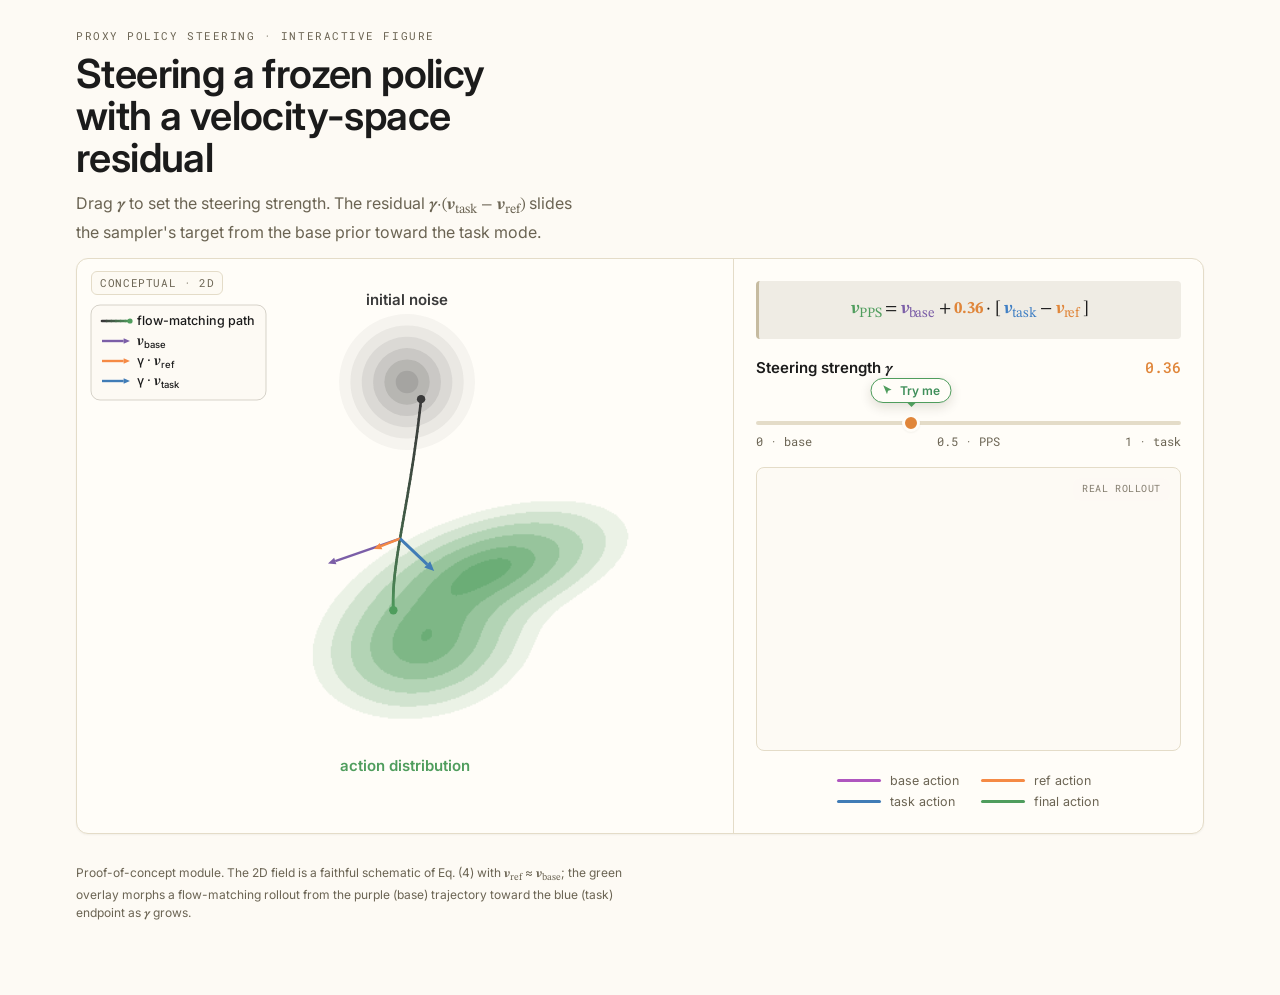
==== commit 8bbe6d51: "Try the steering yourself widget: move the 'Real rollout' badge from bottom-right to top-right of th" ====
--- a/static/modules/method_new.html
+++ b/static/modules/method_new.html
@@ -187,7 +187,7 @@
     line-height: 1.35; border-radius: 6px; }
   .fieldwrap .cnote { top: 12px; left: 14px; padding: 4px 8px; }
   /* kept subtle so it doesn't pull the eye away from the rollout */
-  .teaserwrap .cnote { bottom: 10px; right: 10px; padding: 4px 8px;
+  .teaserwrap .cnote { top: 10px; right: 10px; padding: 4px 8px;
     background: rgba(253,250,244,0.55); border-color: transparent; color: rgba(107,100,83,0.85);
     font-size: 9.5px; }
   .cnote { color: var(--sub); background: rgba(253,250,244,0.92); border: 1px solid var(--line); }
@@ -236,7 +236,7 @@
             <video id="teaserVideo" autoplay muted loop playsinline preload="auto"
                    src="../steering_strength/2_0.7.mp4"
                    aria-label="Rollout at the current steering strength"></video>
-            <span class="cnote">Illustrative</span>
+            <span class="cnote">Real rollout</span>
           </div>
           <div class="teaser-legend" aria-label="Trajectory colours">
             <span class="leg-item"><span class="leg-swatch" style="background:#AF56BF"></span>base action</span>
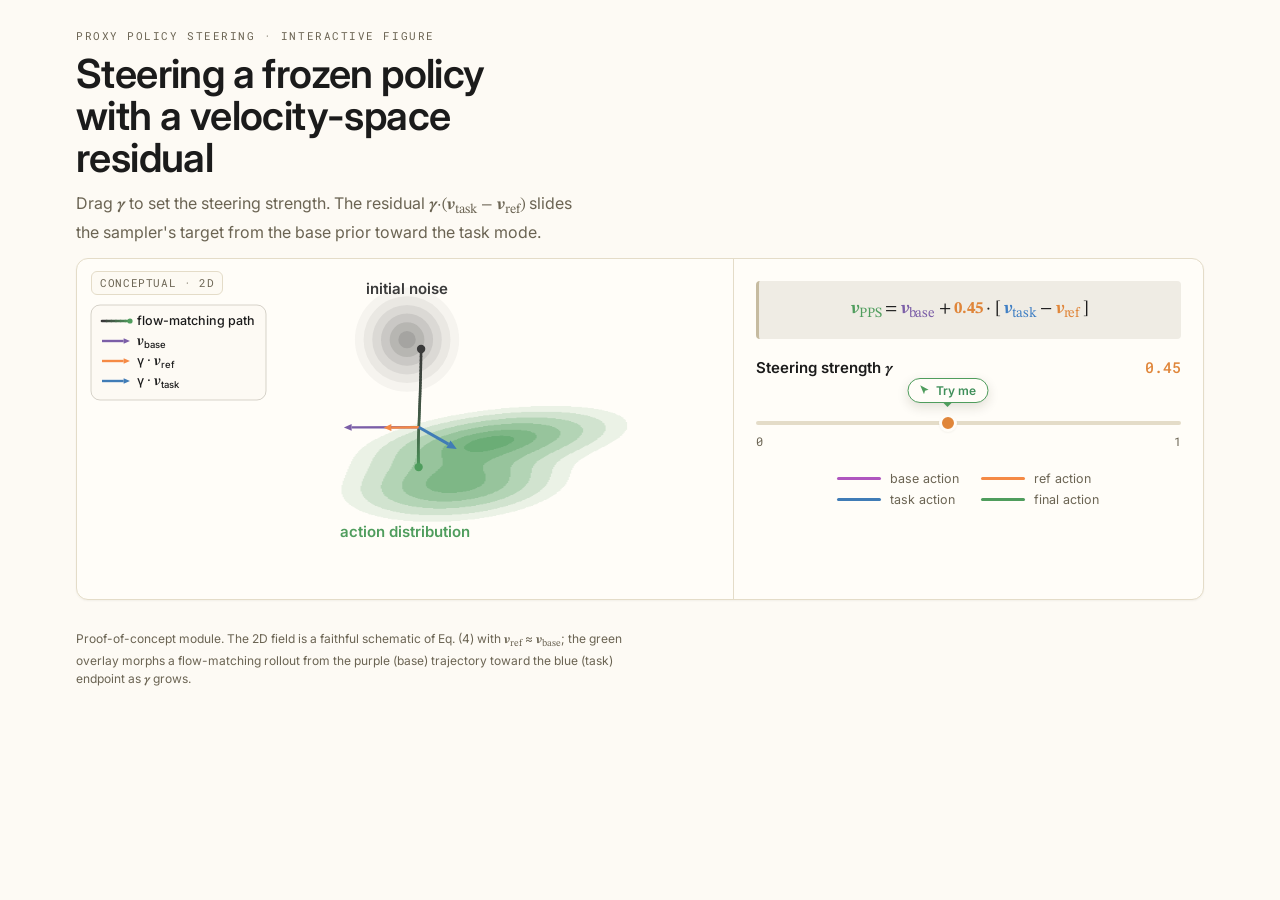
==== commit a320ab3c: "Split the steering-strength widget: the Method-section module (method_new.html) keeps the distributi" ====
--- a/static/modules/method_new.html
+++ b/static/modules/method_new.html
@@ -230,13 +230,7 @@
           <div>
             <div class="ctl-label"><span class="k">Steering strength <span class="m"><i>γ</i></span></span><span class="v" id="gval">0.70</span></div>
             <input id="gamma" type="range" min="0" max="1.0" step="0.01" value="0.7" />
-            <div class="ticks"><span>0 · base</span><span>0.5 · PPS</span><span>1 · task</span></div>
-          </div>
-          <div class="teaserwrap">
-            <video id="teaserVideo" autoplay muted loop playsinline preload="auto"
-                   src="../steering_strength/2_0.7.mp4"
-                   aria-label="Rollout at the current steering strength"></video>
-            <span class="cnote">Real rollout</span>
+            <div class="ticks"><span>0</span><span>1</span></div>
           </div>
           <div class="teaser-legend" aria-label="Trajectory colours">
             <span class="leg-item"><span class="leg-swatch" style="background:#AF56BF"></span>base action</span>
@@ -271,39 +265,15 @@
     diag.gamma = parseFloat(gammaEl.value);
     function fmt(g){ return g.toFixed(2); }
 
-    /* ----- Teaser rollout video -------------------------------------
-       Eleven pre-rendered rollout clips live in ../steering_strength/
-       at γ = 0.0, 0.1, …, 1.0 (file names 2_<gamma>.mp4). The slider
-       snaps to the nearest 0.1 and we swap the <video> src so the
-       displayed rollout matches the steering strength. Cropped to
-       768×576 (left/right 20 %, top/bottom 10 %) ahead of time so the
-       robot fills the frame. */
-    var teaserVideoEl = document.getElementById('teaserVideo');
-    var teaserVideoIdx = 7;  // default src is 2_0.7.mp4 in the markup
-    function syncTeaser() {
-      var g = parseFloat(gammaEl.value);
-      var idx = Math.round(g * 10);
-      if (idx < 0) idx = 0; else if (idx > 10) idx = 10;
-      if (idx === teaserVideoIdx) return;
-      teaserVideoIdx = idx;
-      var label = (idx === 10) ? '1.0' : ('0.' + idx);
-      teaserVideoEl.src = '../steering_strength/2_' + label + '.mp4';
-      var pr = teaserVideoEl.play();
-      if (pr && pr.catch) pr.catch(function () {});
-    }
-
-    // Initial render — fires once on script load; the actual video <src>
-    // is already correct for the slider's default γ (0.7), so syncTeaser()
-    // here is mostly a no-op unless the default ever drifts.
-    syncTeaser();
-
-    /* ----- Slider drives BOTH the diagram and the teaser overlay ----- */
+    /* ----- Slider drives the distribution diagram + equation display.
+       The rollout video that used to live here was split out into a
+       separate module (steering_video.html) shown in the Effective
+       Steering section. ----- */
     gammaEl.addEventListener('input', function () {
       var g = parseFloat(this.value);
       diag.gamma = g;
       document.getElementById('gval').textContent = fmt(g);
       document.getElementById('eqg').textContent = fmt(g);
-      syncTeaser();
     });
 
     /* γ slider "Try me" hint: bobbing pill on the thumb + one auto-wiggle */
